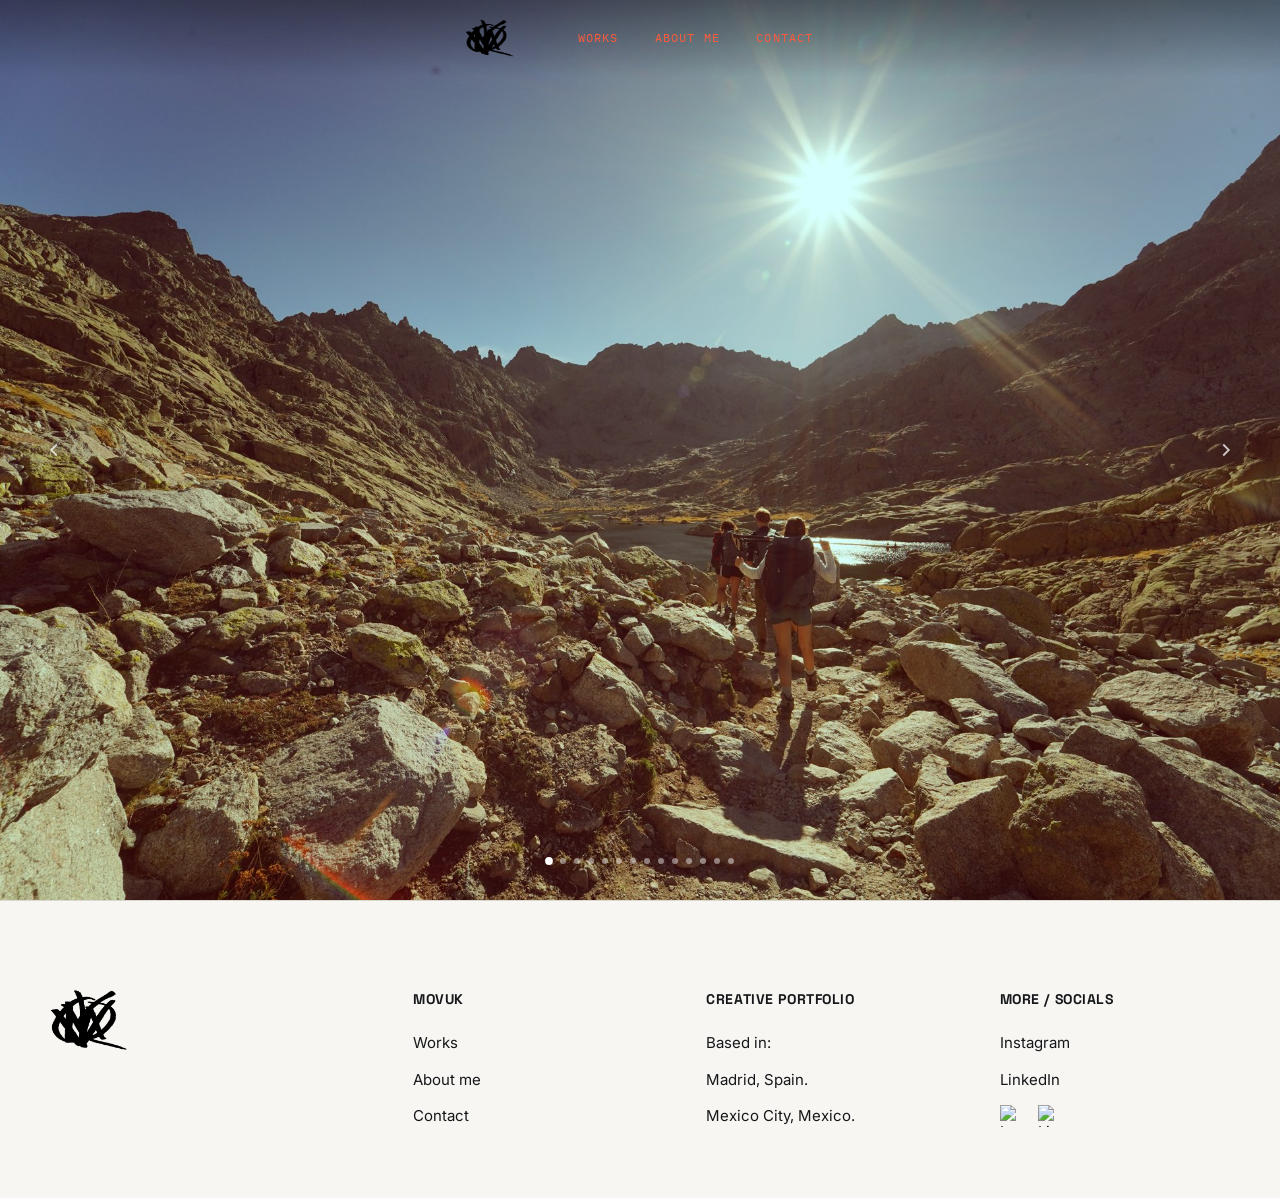
==== index.html @ 216ba11f "pages: version style.css and main.js links so phones load fresh files Co-Authored-By: Claude Opus 5." ====
<!DOCTYPE html>
<html lang="en">
<head>
<meta charset="UTF-8">
<meta name="viewport" content="width=device-width, initial-scale=1">
<title>MOVUK — Photography &amp; Videography Portfolio</title>
<meta name="description" content="Photography and videography by Matías Marcin — landscapes, culture, and the mountains between. Based in Madrid and Mexico City.">
<link rel="preconnect" href="https://fonts.googleapis.com">
<link rel="preconnect" href="https://fonts.gstatic.com" crossorigin>
<link href="https://fonts.googleapis.com/css2?family=Space+Grotesk:wght@500;700&family=Inter:wght@400;500&family=IBM+Plex+Mono:wght@400;500&display=swap" rel="stylesheet">
<link rel="stylesheet" href="style.css?v=2">
</head>
<body>
<div id="page-loader" class="page-loader" aria-hidden="true">
  <div class="loader-row">
    <span>Welcome to</span>
    <div class="loader-mark">
      <img src="logo.png" alt="MOVUK" class="loader-logo">
      <div class="loader-dots"><span></span><span></span><span></span></div>
    </div>
    <span>Page loading.</span>
  </div>
</div>


<header class="site-nav site-nav--overlay site-nav--home">
  <div class="nav-inner">
    <a href="index.html" class="nav-mark"><img src="logo.png" alt="MOVUK" class="nav-logo"></a>
    <ul class="nav-links">
      <li><a href="works.html">Works</a></li>
      <li><a href="about.html">About me</a></li>
      <li><a href="contact.html">Contact</a></li>
    </ul>
  </div>
  <button class="nav-toggle" aria-label="Toggle menu" aria-expanded="false"><span></span><span></span><span></span></button>
</header>

<main>
  <div class="hero-slider" data-slider="hero" aria-label="Featured work slideshow"></div>
  <nav class="hero-links" aria-label="Main">
    <a href="works.html">Works</a>
    <a href="about.html">About me</a>
    <a href="contact.html">Contact</a>
  </nav>
</main>

<footer class="site-footer">
  <div class="footer-logo"><img src="logo.png" alt="MOVUK"></div>
  <div class="footer-col">
    <h4>MOVUK</h4>
    <a href="works.html">Works</a>
    <a href="about.html">About me</a>
    <a href="contact.html">Contact</a>
  </div>
  <div class="footer-col">
    <h4>Creative Portfolio</h4>
    <p>Based in:</p>
    <p>Madrid, Spain.</p>
    <p>Mexico City, Mexico.</p>
  </div>
  <div class="footer-col">
    <h4>More / Socials</h4>
    <a href="https://www.instagram.com/mmovuk?utm_source=ig_web_button_share_sheet&igsh=ZDNlZDc0MzIxNw==" target="_blank" rel="noopener">Instagram</a>
    <a href="https://www.linkedin.com/in/matias-marcin-01139b333/" target="_blank" rel="noopener">LinkedIn</a>
    <div class="footer-icons">
      <a href="https://www.instagram.com/mmovuk?utm_source=ig_web_button_share_sheet&igsh=ZDNlZDc0MzIxNw==" target="_blank" rel="noopener"><img src="https://cdn.prod.website-files.com/692f2728ddd9d226a5c27626/6941c19fa2d715b0c076db20_black-and-white-outline-instagram-app-logo-icon-7017516951369307x990iaok2.png" alt="Instagram"></a>
      <a href="https://www.linkedin.com/in/matias-marcin-01139b333/" target="_blank" rel="noopener"><img src="https://cdn.prod.website-files.com/62434fa732124a0fb112aab4/62434fa732124a389912aad8_linkedin%20small.svg" alt="LinkedIn"></a>
    </div>
  </div>
</footer>

<script src="main.js?v=2"></script>
</body>
</html>
---- style.css ----
/* ============================================================
   MOVUK — Field Log Portfolio
   Design tokens
   ============================================================ */
:root {
  --paper: #F7F6F2;
  --paper-alt: #EDEBE4;
  --ink: #15171A;
  --stone: #6E7068;
  --stone-light: #9A9C93;
  --line: #D9D7CE;
  --glacier: #4F7180;
  --alpenglow: #B97E86;
  --coral: #FF5A3C;

  --font-display: 'Space Grotesk', sans-serif;
  --font-body: 'Inter', sans-serif;
  --font-mono: 'IBM Plex Mono', monospace;

  --gutter: clamp(20px, 4vw, 56px);
  --nav-h: 76px;
}

* { box-sizing: border-box; }
html { scroll-behavior: smooth; }

body {
  margin: 0;
  background: var(--paper);
  color: var(--ink);
  font-family: var(--font-body);
  font-size: 16px;
  line-height: 1.5;
  -webkit-font-smoothing: antialiased;
}

img { max-width: 100%; display: block; }
a { color: inherit; text-decoration: none; }

.eyebrow {
  font-family: var(--font-mono);
  font-size: 12px;
  letter-spacing: 0.12em;
  text-transform: uppercase;
  color: var(--stone);
}

h1, h2, h3 {
  font-family: var(--font-display);
  font-weight: 700;
  margin: 0;
  letter-spacing: -0.01em;
}

/* focus visibility */
a:focus-visible, button:focus-visible, input:focus-visible, textarea:focus-visible {
  outline: 2px solid var(--glacier);
  outline-offset: 3px;
}

@media (prefers-reduced-motion: reduce) {
  * { animation-duration: 0.001ms !important; transition-duration: 0.001ms !important; scroll-behavior: auto !important; }
}

/* ============================================================
   Page loader
   ============================================================ */
body:has(#page-loader:not(.is-hidden)) { overflow: hidden; }

.page-loader {
  position: fixed;
  inset: 0;
  z-index: 300;
  background: var(--paper);
  display: flex;
  flex-direction: column;
  align-items: center;
  justify-content: center;
  gap: 22px;
  opacity: 1;
  transition: opacity 0.5s ease;
}
.page-loader.is-hidden {
  opacity: 0;
  pointer-events: none;
}

.loader-row {
  display: flex;
  align-items: center;
  gap: clamp(10px, 2vw, 18px);
  font-family: var(--font-body);
  font-size: clamp(15px, 2vw, 19px);
  color: var(--ink);
}
.loader-mark {
  display: flex;
  flex-direction: column;
  align-items: center;
  gap: 12px;
}
.loader-logo {
  height: clamp(46px, 6vw, 68px);
  width: auto;
  display: block;
}

.loader-dots {
  display: flex;
  gap: 8px;
}
.loader-dots span {
  width: 7px;
  height: 7px;
  border-radius: 50%;
  background: var(--ink);
  animation: loader-pulse 1.1s ease-in-out infinite;
}
.loader-dots span:nth-child(2) { animation-delay: 0.15s; }
.loader-dots span:nth-child(3) { animation-delay: 0.3s; }

@keyframes loader-pulse {
  0%, 80%, 100% { opacity: 0.25; transform: scale(0.8); }
  40% { opacity: 1; transform: scale(1.15); }
}

/* ============================================================
   Nav
   ============================================================ */
.site-nav {
  position: sticky;
  top: 0;
  z-index: 100;
  display: flex;
  align-items: center;
  justify-content: center;
  height: var(--nav-h);
  padding: 0 var(--gutter);
  background: rgba(247, 246, 242, 0.86);
  backdrop-filter: blur(8px);
  border-bottom: 1px solid var(--line);
}

/* Home page: floats transparently over the full-bleed slider */
.site-nav--overlay {
  position: fixed;
  top: 0; left: 0; right: 0;
  background: linear-gradient(to bottom, rgba(0,0,0,0.35), rgba(0,0,0,0));
  backdrop-filter: none;
  border-bottom: none;
}
.site-nav--overlay .nav-mark { color: #fff; }

.nav-inner {
  display: flex;
  align-items: center;
  gap: clamp(28px, 5vw, 64px);
}

.nav-mark {
  display: block;
  line-height: 0;
}
.nav-logo {
  height: 38px;
  width: auto;
  display: block;
}

.nav-links {
  display: flex;
  gap: clamp(16px, 3vw, 36px);
  list-style: none;
  margin: 0;
  padding: 0;
  font-family: var(--font-mono);
  font-size: 12px;
  letter-spacing: 0.1em;
  text-transform: uppercase;
}

.nav-links a {
  position: relative;
  padding-bottom: 4px;
  color: var(--coral);
}
.nav-links a::after {
  content: "";
  position: absolute;
  left: 0; bottom: 0;
  width: 0; height: 1px;
  background: var(--coral);
  transition: width 0.25s ease;
}
.nav-links a:hover::after,
.nav-links a[aria-current="page"]::after { width: 100%; }

.nav-toggle {
  display: none;
  position: absolute;
  right: var(--gutter);
  top: 50%;
  transform: translateY(-50%);
  background: none;
  border: none;
  cursor: pointer;
  padding: 8px;
}
.nav-toggle span {
  display: block;
  width: 22px;
  height: 1px;
  background: var(--ink);
  margin: 5px 0;
}
.site-nav--overlay .nav-toggle span { background: #fff; }

@media (max-width: 720px) {
  .nav-toggle { display: block; }
  .nav-links {
    position: fixed;
    inset: var(--nav-h) 0 0 0;
    flex-direction: column;
    gap: 0;
    background: var(--paper);
    padding: 8px var(--gutter);
    transform: translateY(-8px);
    opacity: 0;
    pointer-events: none;
    transition: opacity 0.2s ease, transform 0.2s ease;
    z-index: 150;
  }
  .nav-links.is-open {
    opacity: 1;
    transform: translateY(0);
    pointer-events: auto;
  }
  .nav-links a {
    display: block;
    padding: 16px 0;
    border-bottom: 1px solid var(--line);
    font-size: 14px;
    color: var(--ink);
  }
}

/* Home on phones: light background, no burger or arrows, page links over the hero photo */
.hero-links { display: none; }
@media (max-width: 720px) {
  .site-nav--home { background: transparent; }
  .site-nav--home .nav-toggle { display: none; }
  .hero-links {
    display: flex;
    flex-direction: column;
    align-items: flex-end;
    gap: 6px;
    position: absolute;
    top: 50vh;
    top: 50svh;
    right: var(--gutter);
    transform: translateY(-50%);
    z-index: 30;
    font-family: 'Helvetica Neue', Helvetica, Arial, sans-serif;
    font-size: 17px;
    font-weight: 300;
    line-height: 1.25;
  }
  .hero-links a {
    color: var(--coral);
    text-decoration: underline;
    text-decoration-thickness: 1px;
    text-underline-offset: 3px;
    text-shadow: 0 1px 4px rgba(0, 0, 0, 0.35);
  }
}

/* ============================================================
   Contour divider — signature motif
   ============================================================ */
.contour {
  width: 100%;
  height: 22px;
  display: block;
  margin: 0 auto;
  color: var(--line);
}
.contour-section {
  padding: 0 var(--gutter);
  margin: clamp(48px, 8vw, 96px) 0 clamp(32px, 5vw, 56px);
}

/* ============================================================
   Works page — full-bleed looping video hero
   ============================================================ */
.works-hero {
  position: relative;
  width: 100%;
  height: 100vh;
  height: 100svh;
  overflow: hidden;
  background: var(--ink);
}
.works-hero video {
  position: absolute;
  inset: 0;
  width: 100%;
  height: 100%;
  object-fit: cover;
}
@media (max-width: 720px) {
  .works-hero video { object-fit: contain; }
}
.works-hero::after {
  content: "";
  position: absolute;
  inset: 0;
  background: rgba(21, 23, 26, 0.18);
  pointer-events: none;
}
.works-hero-scroll {
  position: absolute;
  left: 50%;
  bottom: clamp(22px, 5vh, 44px);
  transform: translateX(-50%);
  z-index: 2;
  width: 44px;
  height: 44px;
  color: rgba(255, 255, 255, 0.85);
  animation: scroll-bounce 2.4s ease-in-out infinite;
  pointer-events: none;
}
@media (max-width: 620px) {
  .works-hero-scroll { width: 36px; height: 36px; }
}
.works-hero-scroll svg {
  width: 100%;
  height: 100%;
  stroke-width: 1.75;
  filter: drop-shadow(0 1px 3px rgba(0,0,0,0.3));
}
@keyframes scroll-bounce {
  0%, 100% { transform: translateX(-50%) translateY(0); }
  50% { transform: translateX(-50%) translateY(12px); }
}

/* ============================================================
   Full-bleed hero slider (home page)
   ============================================================ */
.hero-slider {
  position: relative;
  width: 100%;
  height: 100vh;
  height: 100svh;
  overflow: hidden;
  background: var(--ink);
}
.hero-slider .slide {
  position: absolute;
  inset: 0;
  opacity: 0;
  transition: opacity 1s ease;
}
.hero-slider .slide.is-active { opacity: 1; }
.hero-slider .slide img {
  width: 100%;
  height: 100%;
  object-fit: cover;
}
@media (max-width: 720px) {
  .hero-slider .slide img { object-fit: contain; }
}

.slider-arrow {
  position: absolute;
  top: 50%;
  transform: translateY(-50%);
  z-index: 20;
  background: none;
  border: none;
  cursor: pointer;
  color: #fff;
  width: 56px;
  height: 56px;
  display: flex;
  align-items: center;
  justify-content: center;
  opacity: 0.75;
  transition: opacity 0.2s ease;
}
.slider-arrow:hover { opacity: 1; }
.slider-arrow svg { width: 22px; height: 22px; filter: drop-shadow(0 1px 3px rgba(0,0,0,0.5)); }
.slider-arrow.prev { left: clamp(4px, 2vw, 28px); }
.slider-arrow.next { right: clamp(4px, 2vw, 28px); }

.slider-dots {
  position: absolute;
  bottom: clamp(20px, 4vw, 36px);
  left: 50%;
  transform: translateX(-50%);
  z-index: 20;
  display: flex;
  gap: 8px;
}
.slider-dots button {
  width: 6px;
  height: 6px;
  border-radius: 50%;
  border: none;
  background: rgba(255,255,255,0.45);
  cursor: pointer;
  padding: 0;
  transition: background 0.2s ease, transform 0.2s ease;
}
.slider-dots button.is-active { background: #fff; transform: scale(1.3); }

/* Home on phones: light background behind the photo, swipe instead of arrows */
@media (max-width: 720px) {
  .hero-slider { background: var(--paper); }
  .hero-slider .slider-arrow { display: none; }
  .hero-slider .slider-dots button { background: rgba(21, 23, 26, 0.25); }
  .hero-slider .slider-dots button.is-active { background: var(--ink); }
}

/* ============================================================
   Hero
   ============================================================ */
.hero {
  padding: clamp(48px, 9vw, 108px) var(--gutter) clamp(32px, 6vw, 64px);
  max-width: 1100px;
}
.hero h1 {
  font-size: clamp(34px, 6vw, 68px);
  line-height: 1.04;
  margin-top: 14px;
  max-width: 14ch;
}
.hero .hero-meta {
  display: flex;
  gap: 28px;
  flex-wrap: wrap;
  margin-top: 24px;
  font-family: var(--font-mono);
  font-size: 13px;
  color: var(--stone);
}
.hero .hero-meta strong { color: var(--ink); font-weight: 500; }

/* ============================================================
   Masonry gallery (CSS columns)
   ============================================================ */
.gallery {
  display: grid;
  grid-template-columns: repeat(3, 1fr);
  gap: 14px;
  padding: 0 var(--gutter) clamp(40px, 6vw, 72px);
}

.grid-cell {
  position: relative;
  aspect-ratio: 3 / 2;
  overflow: hidden;
  background: var(--paper-alt);
  cursor: pointer;
}
.grid-cell img {
  width: 100%;
  height: 100%;
  object-fit: cover;
  display: block;
  transition: transform 0.6s ease;
}
.grid-cell:hover img { transform: scale(1.045); }

/* bottom gradient + folder title, always visible */
.grid-cell::before {
  content: "";
  position: absolute;
  inset: 0;
  background: linear-gradient(to top, rgba(15,16,18,0.72) 0%, rgba(15,16,18,0.28) 32%, transparent 62%);
  z-index: 1;
  pointer-events: none;
  transition: opacity 0.3s ease;
}
.grid-cell:hover::before { opacity: 0.85; }
.cell-title {
  position: absolute;
  left: 16px;
  bottom: 14px;
  z-index: 2;
  color: #fff;
  font-family: var(--font-display);
  font-weight: 700;
  font-size: clamp(14px, 1.6vw, 18px);
  letter-spacing: 0.04em;
  text-transform: uppercase;
  text-shadow: 0 1px 6px rgba(0,0,0,0.35);
  pointer-events: none;
}
.cell-count {
  position: absolute;
  right: 14px;
  bottom: 16px;
  z-index: 2;
  color: rgba(255,255,255,0.75);
  font-family: var(--font-mono);
  font-size: 11px;
  letter-spacing: 0.04em;
  pointer-events: none;
}

.grid-cell.is-empty {
  cursor: default;
  background: var(--paper-alt);
}
.grid-cell.is-empty::before { content: none; }
.grid-cell.is-empty::after {
  content: "+";
  position: absolute;
  inset: 0;
  display: flex;
  align-items: center;
  justify-content: center;
  font-family: var(--font-mono);
  font-size: 22px;
  color: var(--stone-light);
  opacity: 0.4;
}

.grid-cell-link { display: block; }
.cell-link-icon {
  position: absolute;
  top: 14px;
  right: 14px;
  z-index: 2;
  width: 26px;
  height: 26px;
  display: flex;
  align-items: center;
  justify-content: center;
  border: 1px solid rgba(255,255,255,0.5);
  border-radius: 50%;
  color: #fff;
  background: rgba(21,23,26,0.25);
  pointer-events: none;
}
.cell-link-icon svg { width: 13px; height: 13px; }

@media (max-width: 620px) {
  .gallery { grid-template-columns: repeat(2, 1fr); }
}
@media (max-width: 420px) {
  .gallery { grid-template-columns: 1fr; }
}

/* category header inside works page */
.cat-header {
  padding: 0 var(--gutter);
  display: flex;
  align-items: baseline;
  gap: 16px;
  margin: clamp(40px, 7vw, 72px) 0 20px;
}
.cat-header .cat-index { font-family: var(--font-mono); font-size: 13px; color: var(--stone-light); }
.cat-header h2 { font-size: clamp(22px, 3vw, 32px); }
.cat-header .rule { flex: 1; height: 1px; background: var(--line); }

/* ============================================================
   Video slider (works — videography)
   ============================================================ */
.section-label {
  text-align: center;
  font-family: var(--font-mono);
  font-size: 13px;
  letter-spacing: 0.35em;
  color: var(--stone);
  margin: 0 0 clamp(28px, 5vw, 48px);
}

.video-pager { padding: 0 var(--gutter); }
.video-clip { overflow: hidden; }
.video-pages {
  display: flex;
  transition: transform 0.45s ease;
}
.video-page {
  flex: 0 0 100%;
  display: grid;
  grid-template-columns: 1fr;
  gap: clamp(28px, 4vw, 40px);
}
@media (min-width: 700px) { .video-page { grid-template-columns: repeat(2, 1fr); } }
@media (min-width: 1000px) { .video-page { grid-template-columns: repeat(3, 1fr); } }

.video-card { display: flex; flex-direction: column; gap: 16px; }
.video-thumb {
  position: relative;
  width: 100%;
  aspect-ratio: 16 / 9;
  background: var(--ink);
  overflow: hidden;
  cursor: pointer;
}
.video-thumb img { width: 100%; height: 100%; object-fit: cover; }
.video-thumb.no-thumb { background: linear-gradient(135deg, var(--paper-alt), var(--ink)); }
.video-thumb iframe, .video-thumb video { position: absolute; inset: 0; width: 100%; height: 100%; border: 0; }
.video-thumb .play-btn {
  position: absolute;
  top: 50%; left: 50%;
  transform: translate(-50%, -50%);
  width: 56px; height: 56px;
  border-radius: 50%;
  background: rgba(21,23,26,0.55);
  border: none;
  display: flex;
  align-items: center;
  justify-content: center;
  cursor: pointer;
  transition: background 0.2s ease, transform 0.2s ease;
}
.video-thumb:hover .play-btn { background: var(--coral); transform: translate(-50%, -50%) scale(1.08); }
.video-thumb .play-btn svg { width: 18px; height: 18px; fill: #fff; margin-left: 3px; }

.video-meta h3 { font-size: 20px; }
.video-meta p {
  margin: 8px 0 0;
  color: var(--stone);
  font-size: 14.5px;
}
.video-meta .video-tag {
  display: inline-block;
  margin-top: 10px;
  font-family: var(--font-mono);
  font-size: 12px;
  letter-spacing: 0.08em;
  color: var(--glacier);
  text-transform: uppercase;
}

.video-dots {
  display: flex;
  justify-content: center;
  gap: 8px;
  margin: clamp(28px, 4vw, 40px) 0 0;
}
.video-dots button {
  width: 9px; height: 9px;
  border: none;
  background: var(--line);
  cursor: pointer;
  padding: 0;
  transition: background 0.2s ease;
}
.video-dots button.is-active { background: var(--ink); }

/* ============================================================
   About
   ============================================================ */
.about-layout {
  display: grid;
  gap: clamp(28px, 5vw, 56px);
  padding: clamp(24px, 4vw, 40px) var(--gutter) clamp(40px, 6vw, 64px);
}
.about-portrait img {
  width: 100%;
  aspect-ratio: 4 / 3;
  object-fit: cover;
  background: var(--paper-alt);
}
.about-copy p {
  color: var(--ink);
  font-size: clamp(15px, 1.6vw, 18px);
  line-height: 1.65;
  max-width: 62ch;
  margin: 0 0 20px;
}
.about-copy .eyebrow { margin-bottom: 10px; }

@media (min-width: 860px) {
  .about-layout { grid-template-columns: 0.85fr 1.15fr; align-items: start; }
}

/* ============================================================
   Places I've worked at — hover mosaic
   ============================================================ */
.places-section {
  padding: clamp(24px, 4vw, 40px) var(--gutter) clamp(16px, 3vw, 24px);
}
.places-section h2 {
  font-size: clamp(24px, 3.4vw, 34px);
  margin-bottom: clamp(24px, 4vw, 40px);
}

.places-strip {
  display: flex;
  overflow-x: auto;
  overflow-y: hidden;
  scrollbar-width: none;
  -webkit-overflow-scrolling: touch;
  cursor: grab;
}
.places-strip::-webkit-scrollbar { display: none; }

.place-item {
  position: relative;
  flex: 0 0 auto;
  height: clamp(220px, 30vw, 320px);
  margin-right: 14px;
  overflow: hidden;
  background: var(--paper-alt);
}
.place-item img {
  height: 100%;
  width: auto;
  max-width: none;
  display: block;
  object-fit: cover;
  -webkit-user-drag: none;
}

.place-overlay {
  position: absolute;
  inset: 0;
  display: flex;
  align-items: flex-end;
  padding: 14px;
  pointer-events: none;
  background: linear-gradient(to top, rgba(15,16,18,0.6) 0%, rgba(15,16,18,0.15) 38%, transparent 65%);
}
.place-overlay span {
  color: #fff;
  font-family: var(--font-display);
  font-weight: 700;
  font-size: clamp(14px, 1.6vw, 18px);
  letter-spacing: -0.01em;
  text-shadow: 0 1px 6px rgba(0,0,0,0.35);
}

.more-work {
  padding: clamp(24px, 4vw, 40px) var(--gutter) clamp(56px, 8vw, 88px);
  text-align: center;
}
.more-work-top {
  display: inline-flex;
  align-items: center;
  gap: 14px;
}
.more-work-label {
  font-family: var(--font-mono);
  font-size: 13px;
  letter-spacing: 0.04em;
  color: var(--stone);
}
.linkedin-black {
  display: inline-flex;
  align-items: center;
  justify-content: center;
  width: 28px;
  height: 28px;
  color: var(--ink);
  transition: color 0.2s ease, transform 0.2s ease;
  flex-shrink: 0;
}
.linkedin-black:hover { color: var(--coral); transform: translateY(-1px); }
.linkedin-black svg { width: 100%; height: 100%; }

.more-work-logos {
  display: flex;
  flex-wrap: wrap;
  align-items: center;
  justify-content: center;
  gap: clamp(20px, 4vw, 40px);
  margin-top: 24px;
}
.more-work-logos img {
  height: 22px;
  width: auto;
  max-width: 100px;
  object-fit: contain;
  filter: grayscale(1);
  opacity: 0.6;
  transition: opacity 0.25s ease, filter 0.25s ease;
}
.more-work-logos img:hover { opacity: 1; filter: grayscale(0); }

/* ============================================================
   Contact
   ============================================================ */
.contact-wrap {
  max-width: 1240px;
  margin: 0 auto;
  padding: clamp(48px, 8vw, 96px) var(--gutter) clamp(64px, 10vw, 120px);
  display: grid;
  gap: clamp(40px, 6vw, 100px);
}
.contact-intro h1 { font-size: clamp(32px, 5vw, 56px); }
.contact-intro > p { color: var(--stone); margin: 18px 0 0; max-width: 46ch; font-size: clamp(15px, 1.6vw, 17px); line-height: 1.6; }
.contact-form-wrap { width: 100%; }

@media (min-width: 860px) {
  .contact-wrap { grid-template-columns: 1fr 1fr; align-items: center; }
  .contact-form-wrap { max-width: 480px; justify-self: end; width: 100%; }
}

form.contact-form { display: grid; gap: 22px; }
.field { display: grid; gap: 8px; }
.field label {
  font-family: var(--font-mono);
  font-size: 12px;
  letter-spacing: 0.08em;
  text-transform: uppercase;
  color: var(--stone);
}
.field input,
.field textarea {
  font-family: var(--font-body);
  font-size: 16px;
  background: transparent;
  border: none;
  border-bottom: 1px solid var(--line);
  padding: 10px 2px;
  color: var(--ink);
  transition: border-color 0.2s ease;
}
.field input:focus,
.field textarea:focus { border-color: var(--ink); outline: none; }

.btn {
  justify-self: start;
  margin-top: 8px;
  font-family: var(--font-mono);
  font-size: 13px;
  letter-spacing: 0.1em;
  text-transform: uppercase;
  background: var(--ink);
  color: var(--paper);
  border: 1px solid var(--ink);
  padding: 14px 28px;
  cursor: pointer;
  transition: background 0.2s ease, color 0.2s ease;
}
.btn:hover { background: transparent; color: var(--ink); }

.form-note {
  margin-top: 18px;
  font-family: var(--font-mono);
  font-size: 12px;
  color: var(--stone-light);
  display: none;
}
.form-note.is-visible { display: block; }

/* ============================================================
   Footer
   ============================================================ */
.site-footer {
  display: grid;
  grid-template-columns: 1.3fr 1fr 1fr 1fr;
  gap: clamp(32px, 5vw, 72px);
  align-items: start;
  border-top: 1px solid var(--line);
  padding: clamp(48px, 7vw, 88px) var(--gutter) 56px;
}
.footer-logo img {
  width: clamp(64px, 6vw, 100px);
  height: auto;
}
.footer-col h4 {
  font-family: var(--font-display);
  font-weight: 700;
  font-size: 14px;
  letter-spacing: 0.04em;
  text-transform: uppercase;
  margin: 0 0 22px;
}
.footer-col a,
.footer-col p {
  display: block;
  margin: 0 0 14px;
  color: var(--ink);
  font-size: 15px;
}
.footer-col a { transition: color 0.2s ease; }
.footer-col a:hover { color: var(--coral); }
.footer-icons {
  display: flex;
  gap: 16px;
  margin-top: 8px;
}
.footer-icons img { width: 22px; height: 22px; }

@media (max-width: 720px) {
  .site-footer { grid-template-columns: 1fr; gap: 36px; }
}

/* ============================================================
   Lightbox
   ============================================================ */
.lightbox {
  position: fixed;
  inset: 0;
  z-index: 200;
  background: rgba(21, 23, 26, 0.94);
  display: flex;
  flex-direction: column;
  align-items: center;
  justify-content: center;
  padding: 32px;
  opacity: 0;
  pointer-events: none;
  transition: opacity 0.25s ease;
}
.lightbox.is-open { opacity: 1; pointer-events: auto; }
.lightbox-frame {
  position: relative;
  display: flex;
  align-items: center;
  justify-content: center;
  max-width: min(1100px, 92vw);
}
.lightbox img {
  max-width: min(1100px, 92vw);
  max-height: 78vh;
  width: auto;
  object-fit: contain;
}
.lightbox figcaption {
  margin-top: 16px;
  font-family: var(--font-mono);
  font-size: 12px;
  letter-spacing: 0.08em;
  text-transform: uppercase;
  color: var(--stone-light);
}
.lightbox-close {
  position: absolute;
  top: 24px; right: clamp(20px, 4vw, 48px);
  background: none;
  border: 1px solid rgba(247,246,242,0.4);
  color: var(--paper);
  width: 40px; height: 40px;
  cursor: pointer;
  font-family: var(--font-mono);
  font-size: 16px;
  z-index: 10;
}

/* slideshow nav — only present when a folder has 2+ photos */
.lightbox-arrow {
  position: absolute;
  top: 50%;
  transform: translateY(-50%);
  z-index: 5;
  background: rgba(21,23,26,0.35);
  border: 1px solid rgba(247,246,242,0.25);
  border-radius: 50%;
  cursor: pointer;
  color: #fff;
  width: 44px;
  height: 44px;
  display: flex;
  align-items: center;
  justify-content: center;
  transition: background 0.2s ease;
}
.lightbox-arrow:hover { background: rgba(21,23,26,0.6); }
.lightbox-arrow svg { width: 20px; height: 20px; }
.lightbox-arrow.prev { left: clamp(-4px, -3vw, 12px); }
.lightbox-arrow.next { right: clamp(-4px, -3vw, 12px); }

.lightbox-dots {
  display: flex;
  justify-content: center;
  gap: 6px;
  margin-top: 14px;
}
.lightbox-dots span {
  width: 6px; height: 6px;
  border-radius: 50%;
  background: rgba(247,246,242,0.3);
}
.lightbox-dots span.is-active { background: var(--coral); }

.lightbox-analog {
  position: absolute;
  top: 14px;
  left: 14px;
  z-index: 5;
  background: rgba(21,23,26,0.4);
  border: 1px solid rgba(247,246,242,0.2);
  color: rgba(247,246,242,0.85);
  font-family: var(--font-mono);
  font-size: 9.5px;
  letter-spacing: 0.06em;
  text-transform: uppercase;
  padding: 4px 8px;
}

@media (max-width: 620px) {
  .lightbox-arrow { width: 38px; height: 38px; }
  .lightbox-arrow.prev { left: 2px; }
  .lightbox-arrow.next { right: 2px; }
}
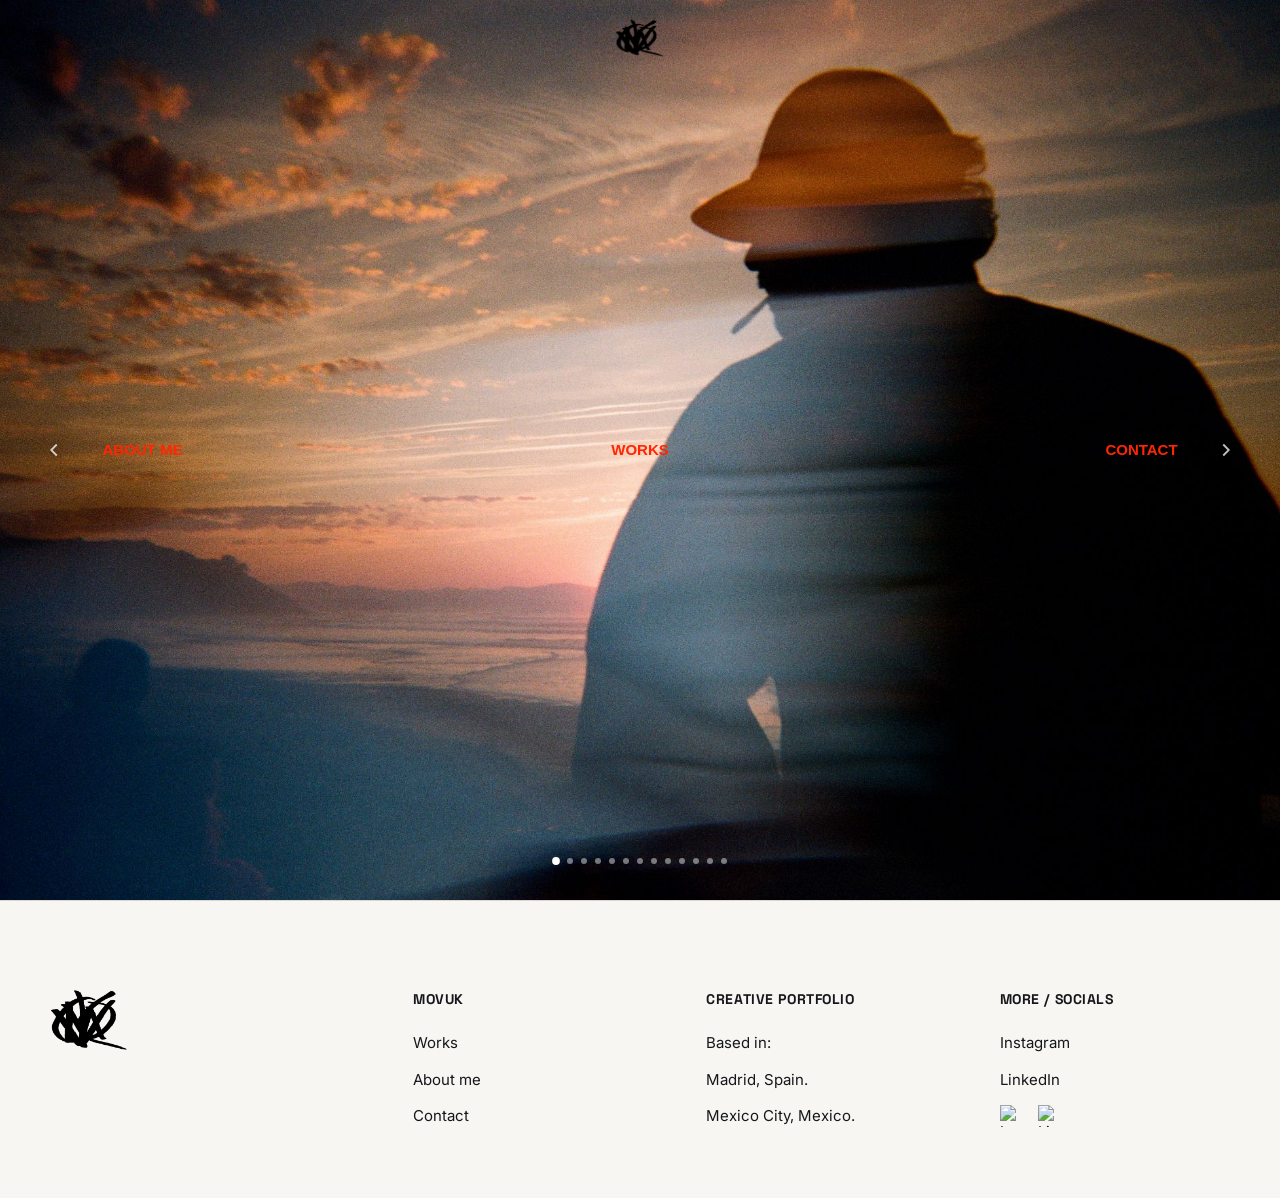
==== commit 9ca9bea9: "home: logo-only header and bold red links across the hero photo Co-Authored-By: Claude Opus 5.5 <nor" ====
--- a/index.html
+++ b/index.html
@@ -8,7 +8,7 @@
 <link rel="preconnect" href="https://fonts.googleapis.com">
 <link rel="preconnect" href="https://fonts.gstatic.com" crossorigin>
 <link href="https://fonts.googleapis.com/css2?family=Space+Grotesk:wght@500;700&family=Inter:wght@400;500&family=IBM+Plex+Mono:wght@400;500&display=swap" rel="stylesheet">
-<link rel="stylesheet" href="style.css?v=2">
+<link rel="stylesheet" href="style.css?v=3">
 </head>
 <body>
 <div id="page-loader" class="page-loader" aria-hidden="true">
@@ -26,20 +26,14 @@
 <header class="site-nav site-nav--overlay site-nav--home">
   <div class="nav-inner">
     <a href="index.html" class="nav-mark"><img src="logo.png" alt="MOVUK" class="nav-logo"></a>
-    <ul class="nav-links">
-      <li><a href="works.html">Works</a></li>
-      <li><a href="about.html">About me</a></li>
-      <li><a href="contact.html">Contact</a></li>
-    </ul>
   </div>
-  <button class="nav-toggle" aria-label="Toggle menu" aria-expanded="false"><span></span><span></span><span></span></button>
 </header>
 
 <main>
   <div class="hero-slider" data-slider="hero" aria-label="Featured work slideshow"></div>
   <nav class="hero-links" aria-label="Main">
+    <a href="about.html">About me</a>
     <a href="works.html">Works</a>
-    <a href="about.html">About me</a>
     <a href="contact.html">Contact</a>
   </nav>
 </main>
@@ -69,6 +63,6 @@
   </div>
 </footer>
 
-<script src="main.js?v=2"></script>
+<script src="main.js?v=3"></script>
 </body>
 </html>
--- a/style.css
+++ b/style.css
@@ -244,33 +244,38 @@
   }
 }
 
-/* Home on phones: light background, no burger or arrows, page links over the hero photo */
-.hero-links { display: none; }
+/* Home: only the logo on top, page links in a row over the hero photo */
+.site-nav--home { background: none; }
+.hero-links {
+  display: grid;
+  grid-template-columns: 1fr auto 1fr;
+  align-items: center;
+  position: absolute;
+  top: 50vh;
+  top: 50svh;
+  left: 0;
+  right: 0;
+  transform: translateY(-50%);
+  padding: 0 max(96px, 8vw); /* clears the slider arrows */
+  z-index: 30;
+  pointer-events: none; /* only the links catch clicks and swipes */
+  font-family: Arial, Helvetica, sans-serif;
+  font-size: 15px;
+  font-weight: 700;
+  text-transform: uppercase;
+}
+.hero-links a {
+  justify-self: center;
+  padding: 12px 0;
+  color: #FF2600;
+  pointer-events: auto;
+}
+.hero-links a:first-child { justify-self: start; }
+.hero-links a:last-child { justify-self: end; }
 @media (max-width: 720px) {
-  .site-nav--home { background: transparent; }
-  .site-nav--home .nav-toggle { display: none; }
   .hero-links {
-    display: flex;
-    flex-direction: column;
-    align-items: flex-end;
-    gap: 6px;
-    position: absolute;
-    top: 50vh;
-    top: 50svh;
-    right: var(--gutter);
-    transform: translateY(-50%);
-    z-index: 30;
-    font-family: 'Helvetica Neue', Helvetica, Arial, sans-serif;
-    font-size: 17px;
-    font-weight: 300;
-    line-height: 1.25;
-  }
-  .hero-links a {
-    color: var(--coral);
-    text-decoration: underline;
-    text-decoration-thickness: 1px;
-    text-underline-offset: 3px;
-    text-shadow: 0 1px 4px rgba(0, 0, 0, 0.35);
+    padding: 0 var(--gutter);
+    font-size: 13px;
   }
 }
 
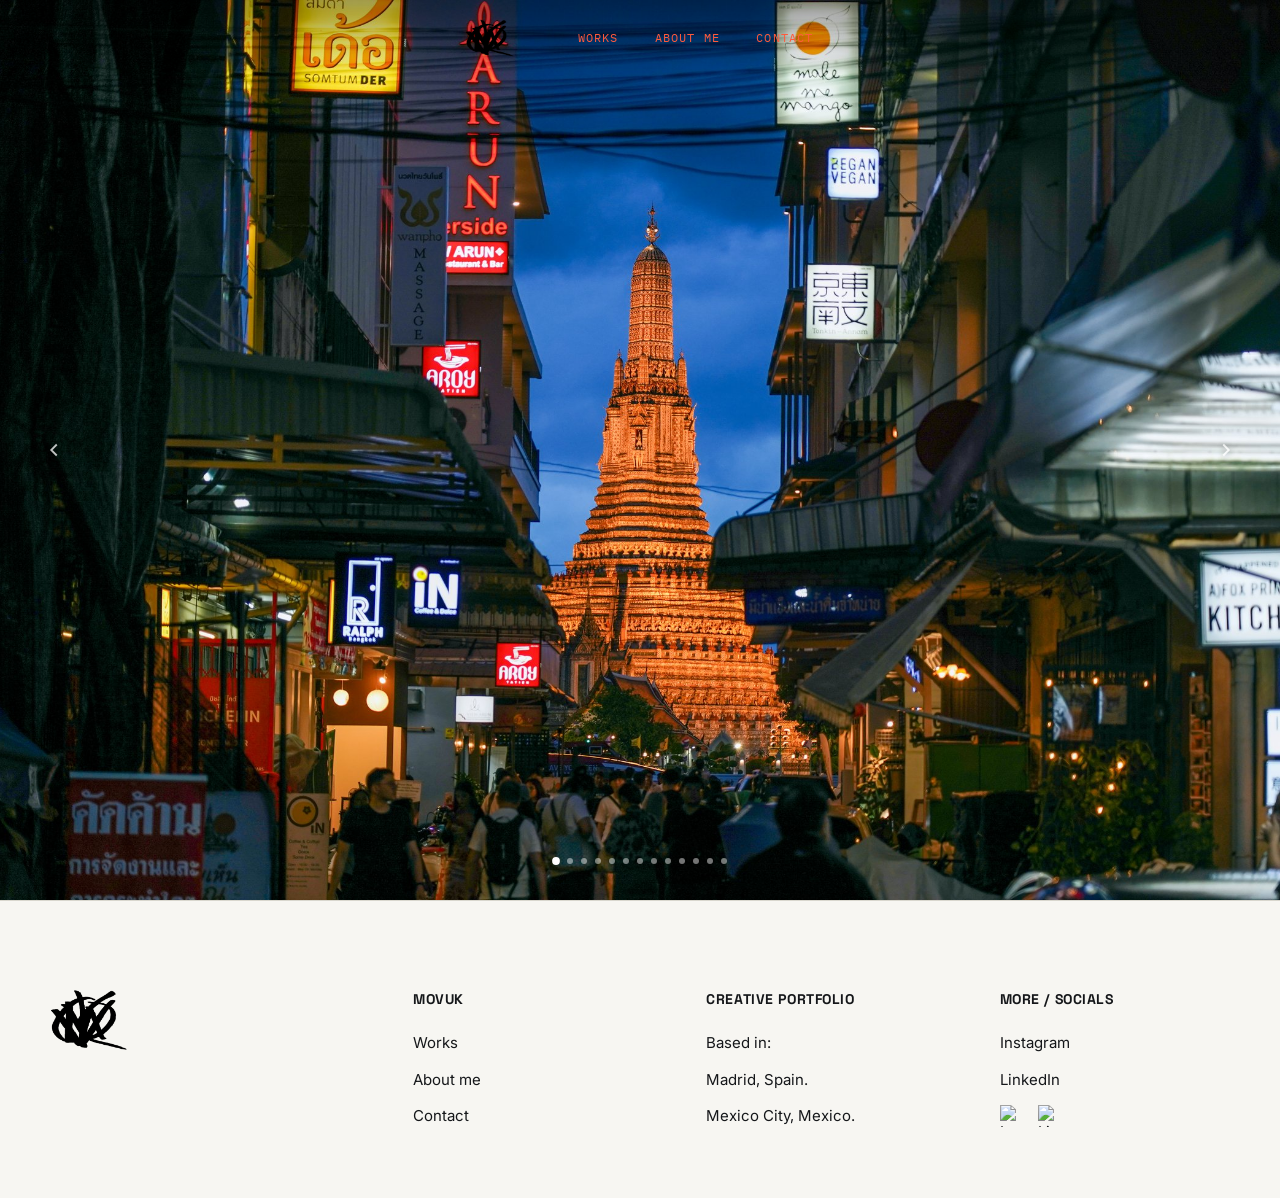
==== commit f62bc5aa: "home: restore previous header links and colors Reverts 9ca9bea; keeps the black and white rule and b" ====
--- a/index.html
+++ b/index.html
@@ -8,7 +8,7 @@
 <link rel="preconnect" href="https://fonts.googleapis.com">
 <link rel="preconnect" href="https://fonts.gstatic.com" crossorigin>
 <link href="https://fonts.googleapis.com/css2?family=Space+Grotesk:wght@500;700&family=Inter:wght@400;500&family=IBM+Plex+Mono:wght@400;500&display=swap" rel="stylesheet">
-<link rel="stylesheet" href="style.css?v=3">
+<link rel="stylesheet" href="style.css?v=4">
 </head>
 <body>
 <div id="page-loader" class="page-loader" aria-hidden="true">
@@ -26,14 +26,20 @@
 <header class="site-nav site-nav--overlay site-nav--home">
   <div class="nav-inner">
     <a href="index.html" class="nav-mark"><img src="logo.png" alt="MOVUK" class="nav-logo"></a>
+    <ul class="nav-links">
+      <li><a href="works.html">Works</a></li>
+      <li><a href="about.html">About me</a></li>
+      <li><a href="contact.html">Contact</a></li>
+    </ul>
   </div>
+  <button class="nav-toggle" aria-label="Toggle menu" aria-expanded="false"><span></span><span></span><span></span></button>
 </header>
 
 <main>
   <div class="hero-slider" data-slider="hero" aria-label="Featured work slideshow"></div>
   <nav class="hero-links" aria-label="Main">
+    <a href="works.html">Works</a>
     <a href="about.html">About me</a>
-    <a href="works.html">Works</a>
     <a href="contact.html">Contact</a>
   </nav>
 </main>
@@ -63,6 +69,6 @@
   </div>
 </footer>
 
-<script src="main.js?v=3"></script>
+<script src="main.js?v=4"></script>
 </body>
 </html>
--- a/style.css
+++ b/style.css
@@ -244,38 +244,33 @@
   }
 }
 
-/* Home: only the logo on top, page links in a row over the hero photo */
-.site-nav--home { background: none; }
-.hero-links {
-  display: grid;
-  grid-template-columns: 1fr auto 1fr;
-  align-items: center;
-  position: absolute;
-  top: 50vh;
-  top: 50svh;
-  left: 0;
-  right: 0;
-  transform: translateY(-50%);
-  padding: 0 max(96px, 8vw); /* clears the slider arrows */
-  z-index: 30;
-  pointer-events: none; /* only the links catch clicks and swipes */
-  font-family: Arial, Helvetica, sans-serif;
-  font-size: 15px;
-  font-weight: 700;
-  text-transform: uppercase;
-}
-.hero-links a {
-  justify-self: center;
-  padding: 12px 0;
-  color: #FF2600;
-  pointer-events: auto;
-}
-.hero-links a:first-child { justify-self: start; }
-.hero-links a:last-child { justify-self: end; }
+/* Home on phones: light background, no burger or arrows, page links over the hero photo */
+.hero-links { display: none; }
 @media (max-width: 720px) {
+  .site-nav--home { background: transparent; }
+  .site-nav--home .nav-toggle { display: none; }
   .hero-links {
-    padding: 0 var(--gutter);
-    font-size: 13px;
+    display: flex;
+    flex-direction: column;
+    align-items: flex-end;
+    gap: 6px;
+    position: absolute;
+    top: 50vh;
+    top: 50svh;
+    right: var(--gutter);
+    transform: translateY(-50%);
+    z-index: 30;
+    font-family: 'Helvetica Neue', Helvetica, Arial, sans-serif;
+    font-size: 17px;
+    font-weight: 300;
+    line-height: 1.25;
+  }
+  .hero-links a {
+    color: var(--coral);
+    text-decoration: underline;
+    text-decoration-thickness: 1px;
+    text-underline-offset: 3px;
+    text-shadow: 0 1px 4px rgba(0, 0, 0, 0.35);
   }
 }
 
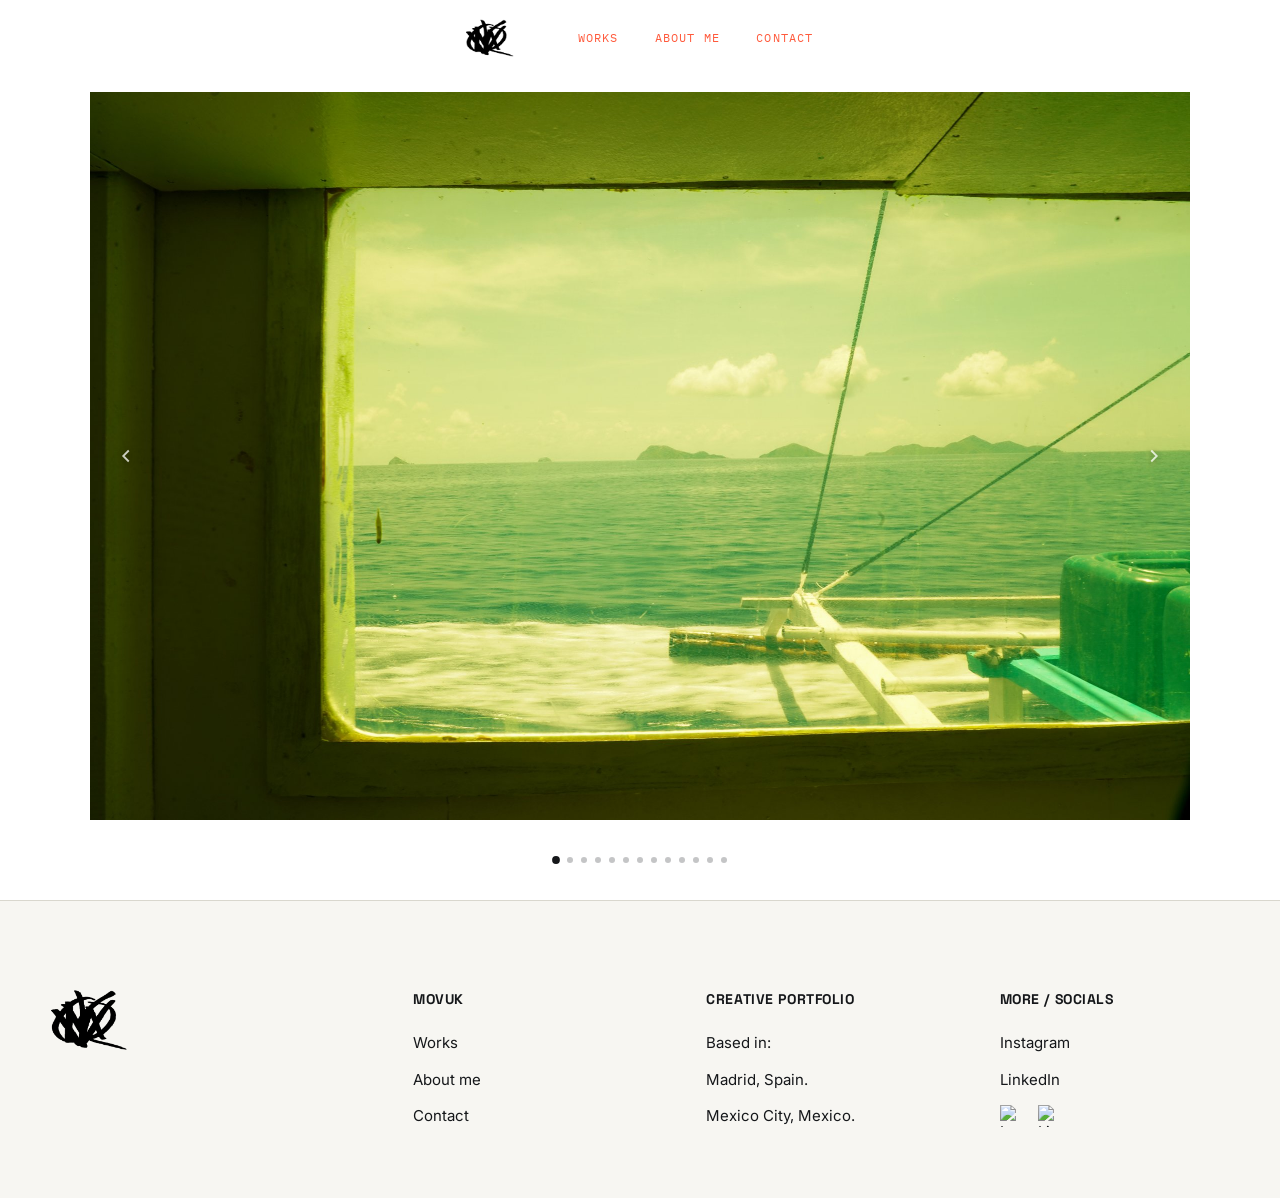
==== commit 50a94c60: "home: white frame around the hero photos Co-Authored-By: Claude Opus 5.5 <noreply@anthropic.com>" ====
--- a/index.html
+++ b/index.html
@@ -8,7 +8,7 @@
 <link rel="preconnect" href="https://fonts.googleapis.com">
 <link rel="preconnect" href="https://fonts.gstatic.com" crossorigin>
 <link href="https://fonts.googleapis.com/css2?family=Space+Grotesk:wght@500;700&family=Inter:wght@400;500&family=IBM+Plex+Mono:wght@400;500&display=swap" rel="stylesheet">
-<link rel="stylesheet" href="style.css?v=4">
+<link rel="stylesheet" href="style.css?v=7">
 </head>
 <body>
 <div id="page-loader" class="page-loader" aria-hidden="true">
@@ -69,6 +69,6 @@
   </div>
 </footer>
 
-<script src="main.js?v=4"></script>
+<script src="main.js?v=7"></script>
 </body>
 </html>
--- a/style.css
+++ b/style.css
@@ -181,8 +181,17 @@
 
 .nav-links a {
   position: relative;
+  display: inline-block; /* so the link can scale */
   padding-bottom: 4px;
+  margin-bottom: -4px;
   color: var(--coral);
+  transition: transform 0.25s ease;
+}
+.nav-links a:active,
+.nav-links a:focus-visible,
+.nav-links a.is-pressed { transform: scale(1.12); }
+@media (hover: hover) {
+  .nav-links a:hover { transform: scale(1.12); }
 }
 .nav-links a::after {
   content: "";
@@ -193,6 +202,9 @@
   transition: width 0.25s ease;
 }
 .nav-links a:hover::after,
+.nav-links a:active::after,
+.nav-links a:focus-visible::after,
+.nav-links a.is-pressed::after,
 .nav-links a[aria-current="page"]::after { width: 100%; }
 
 .nav-toggle {
@@ -237,11 +249,22 @@
   }
   .nav-links a {
     display: block;
+    margin-bottom: 0;
     padding: 16px 0;
     border-bottom: 1px solid var(--line);
     font-size: 14px;
+    line-height: 21px;
     color: var(--ink);
+    transition: font-size 0.25s ease;
   }
+  /* full-width rows: grow the text itself so the row never overflows */
+  .nav-links a:hover,
+  .nav-links a:active,
+  .nav-links a:focus-visible,
+  .nav-links a.is-pressed { transform: none; }
+  .nav-links a:active,
+  .nav-links a:focus-visible,
+  .nav-links a.is-pressed { font-size: 16px; }
 }
 
 /* Home on phones: light background, no burger or arrows, page links over the hero photo */
@@ -257,7 +280,7 @@
     position: absolute;
     top: 50vh;
     top: 50svh;
-    right: var(--gutter);
+    right: calc(var(--gutter) + 20px);
     transform: translateY(-50%);
     z-index: 30;
     font-family: 'Helvetica Neue', Helvetica, Arial, sans-serif;
@@ -266,12 +289,27 @@
     line-height: 1.25;
   }
   .hero-links a {
+    position: relative;
+    padding-bottom: 2px;
     color: var(--coral);
-    text-decoration: underline;
-    text-decoration-thickness: 1px;
-    text-underline-offset: 3px;
     text-shadow: 0 1px 4px rgba(0, 0, 0, 0.35);
+    transform-origin: right center; /* grows inward, away from the screen edge */
+    transition: transform 0.25s ease;
   }
+  .hero-links a::after {
+    content: "";
+    position: absolute;
+    left: 0; bottom: 0;
+    width: 0; height: 1px;
+    background: var(--coral);
+    transition: width 0.25s ease;
+  }
+  .hero-links a:active,
+  .hero-links a:focus-visible,
+  .hero-links a.is-pressed { transform: scale(1.12); }
+  .hero-links a:active::after,
+  .hero-links a:focus-visible::after,
+  .hero-links a.is-pressed::after { width: 100%; }
 }
 
 /* ============================================================
@@ -413,12 +451,27 @@
 }
 .slider-dots button.is-active { background: #fff; transform: scale(1.3); }
 
-/* Home on phones: light background behind the photo, swipe instead of arrows */
+/* Home: white frame around the photo; the nav sits in the top band, the dots in the bottom one */
+.site-nav--home { background: none; }
+.hero-slider {
+  --frame-top: calc(var(--nav-h) + 16px);
+  --frame-side: clamp(40px, 7vw, 120px);
+  --frame-bottom: 80px;
+  background: #fff;
+}
+.hero-slider .slide { inset: var(--frame-top) var(--frame-side) var(--frame-bottom); }
+.hero-slider .slider-arrow { top: calc(50% + (var(--frame-top) - var(--frame-bottom)) / 2); }
+.hero-slider .slider-arrow.prev { left: calc(var(--frame-side) + 8px); }
+.hero-slider .slider-arrow.next { right: calc(var(--frame-side) + 8px); }
+.hero-slider .slider-dots { bottom: calc(var(--frame-bottom) / 2 - 3px); }
+.hero-slider .slider-dots button { background: rgba(21, 23, 26, 0.25); }
+.hero-slider .slider-dots button.is-active { background: var(--ink); }
+
+/* Home on phones: side margins around the uncropped photo, swipe instead of arrows */
 @media (max-width: 720px) {
-  .hero-slider { background: var(--paper); }
+  .hero-slider .slide { inset: 0 28px; }
   .hero-slider .slider-arrow { display: none; }
-  .hero-slider .slider-dots button { background: rgba(21, 23, 26, 0.25); }
-  .hero-slider .slider-dots button.is-active { background: var(--ink); }
+  .hero-slider .slider-dots { bottom: clamp(20px, 4vw, 36px); }
 }
 
 /* ============================================================
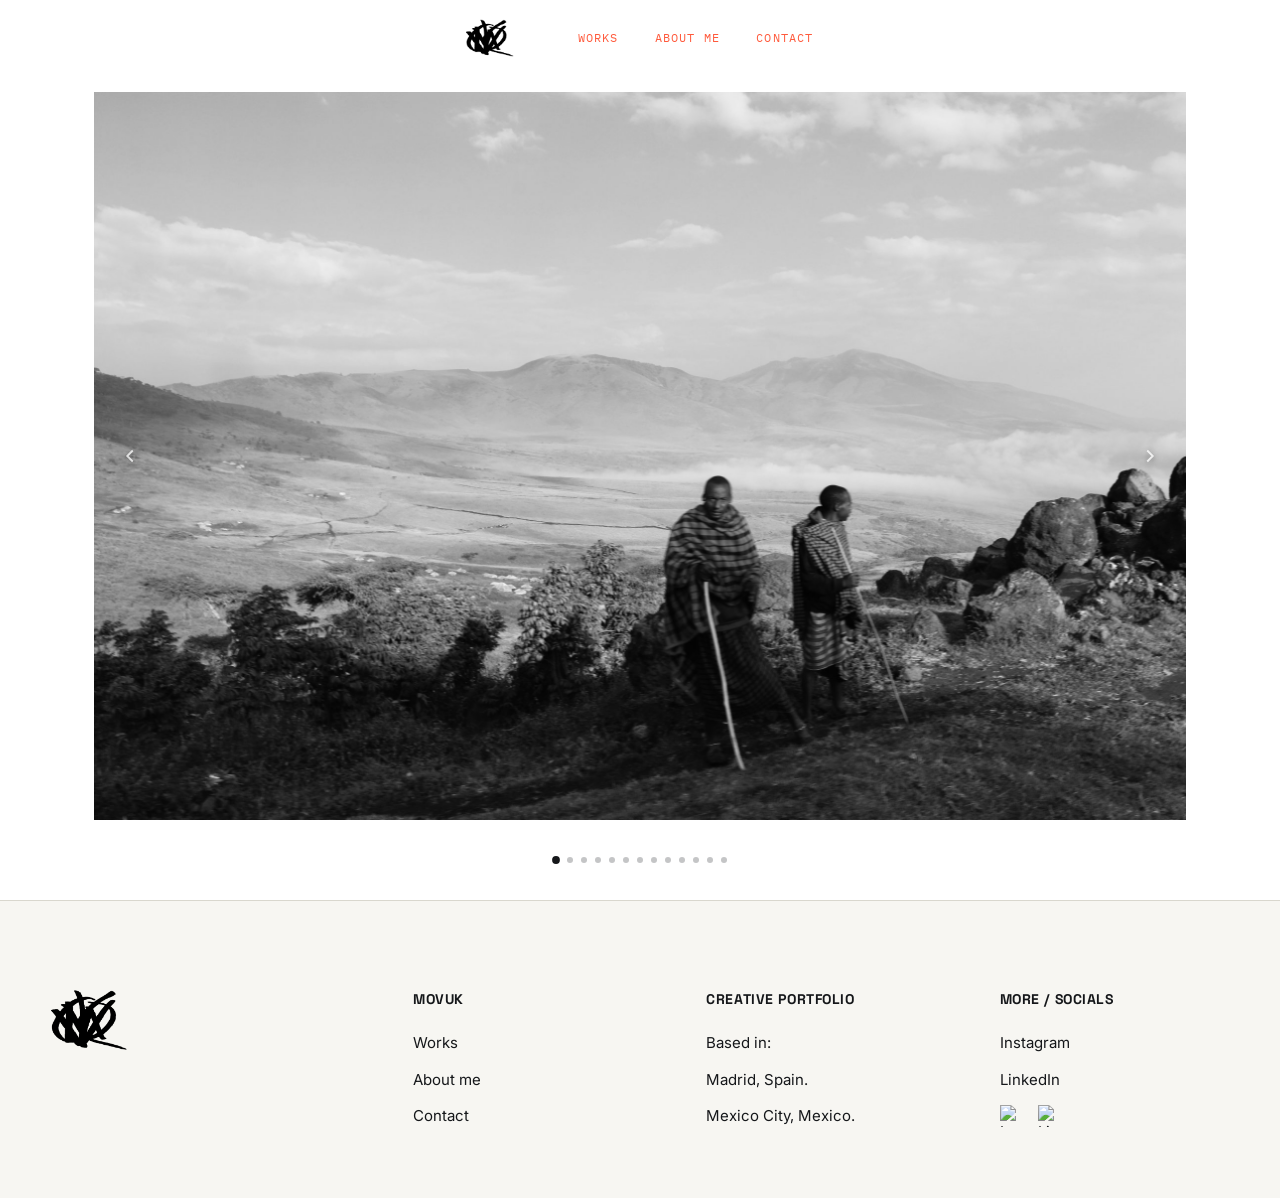
==== commit 87027c2a: "home: show hero photos uncropped inside the white frame Co-Authored-By: Claude Opus 5.5 <noreply@ant" ====
--- a/index.html
+++ b/index.html
@@ -8,7 +8,7 @@
 <link rel="preconnect" href="https://fonts.googleapis.com">
 <link rel="preconnect" href="https://fonts.gstatic.com" crossorigin>
 <link href="https://fonts.googleapis.com/css2?family=Space+Grotesk:wght@500;700&family=Inter:wght@400;500&family=IBM+Plex+Mono:wght@400;500&display=swap" rel="stylesheet">
-<link rel="stylesheet" href="style.css?v=7">
+<link rel="stylesheet" href="style.css?v=8">
 </head>
 <body>
 <div id="page-loader" class="page-loader" aria-hidden="true">
@@ -69,6 +69,6 @@
   </div>
 </footer>
 
-<script src="main.js?v=7"></script>
+<script src="main.js?v=8"></script>
 </body>
 </html>
--- a/style.css
+++ b/style.css
@@ -457,12 +457,19 @@
   --frame-top: calc(var(--nav-h) + 16px);
   --frame-side: clamp(40px, 7vw, 120px);
   --frame-bottom: 80px;
+  --hero-h: 100vh;
+  /* side space that leaves a 3:2 box, so the whole photo shows uncropped */
+  --photo-side: max(var(--frame-side), calc(50% - (var(--hero-h) - var(--frame-top) - var(--frame-bottom)) * 0.75));
   background: #fff;
 }
-.hero-slider .slide { inset: var(--frame-top) var(--frame-side) var(--frame-bottom); }
+@supports (height: 100svh) {
+  .hero-slider { --hero-h: 100svh; }
+}
+.hero-slider .slide { inset: var(--frame-top) var(--photo-side) var(--frame-bottom); }
+.hero-slider .slide img { object-fit: contain; }
 .hero-slider .slider-arrow { top: calc(50% + (var(--frame-top) - var(--frame-bottom)) / 2); }
-.hero-slider .slider-arrow.prev { left: calc(var(--frame-side) + 8px); }
-.hero-slider .slider-arrow.next { right: calc(var(--frame-side) + 8px); }
+.hero-slider .slider-arrow.prev { left: calc(var(--photo-side) + 8px); }
+.hero-slider .slider-arrow.next { right: calc(var(--photo-side) + 8px); }
 .hero-slider .slider-dots { bottom: calc(var(--frame-bottom) / 2 - 3px); }
 .hero-slider .slider-dots button { background: rgba(21, 23, 26, 0.25); }
 .hero-slider .slider-dots button.is-active { background: var(--ink); }
@@ -715,7 +722,7 @@
 }
 .about-portrait img {
   width: 100%;
-  aspect-ratio: 4 / 3;
+  aspect-ratio: 3 / 4;
   object-fit: cover;
   background: var(--paper-alt);
 }
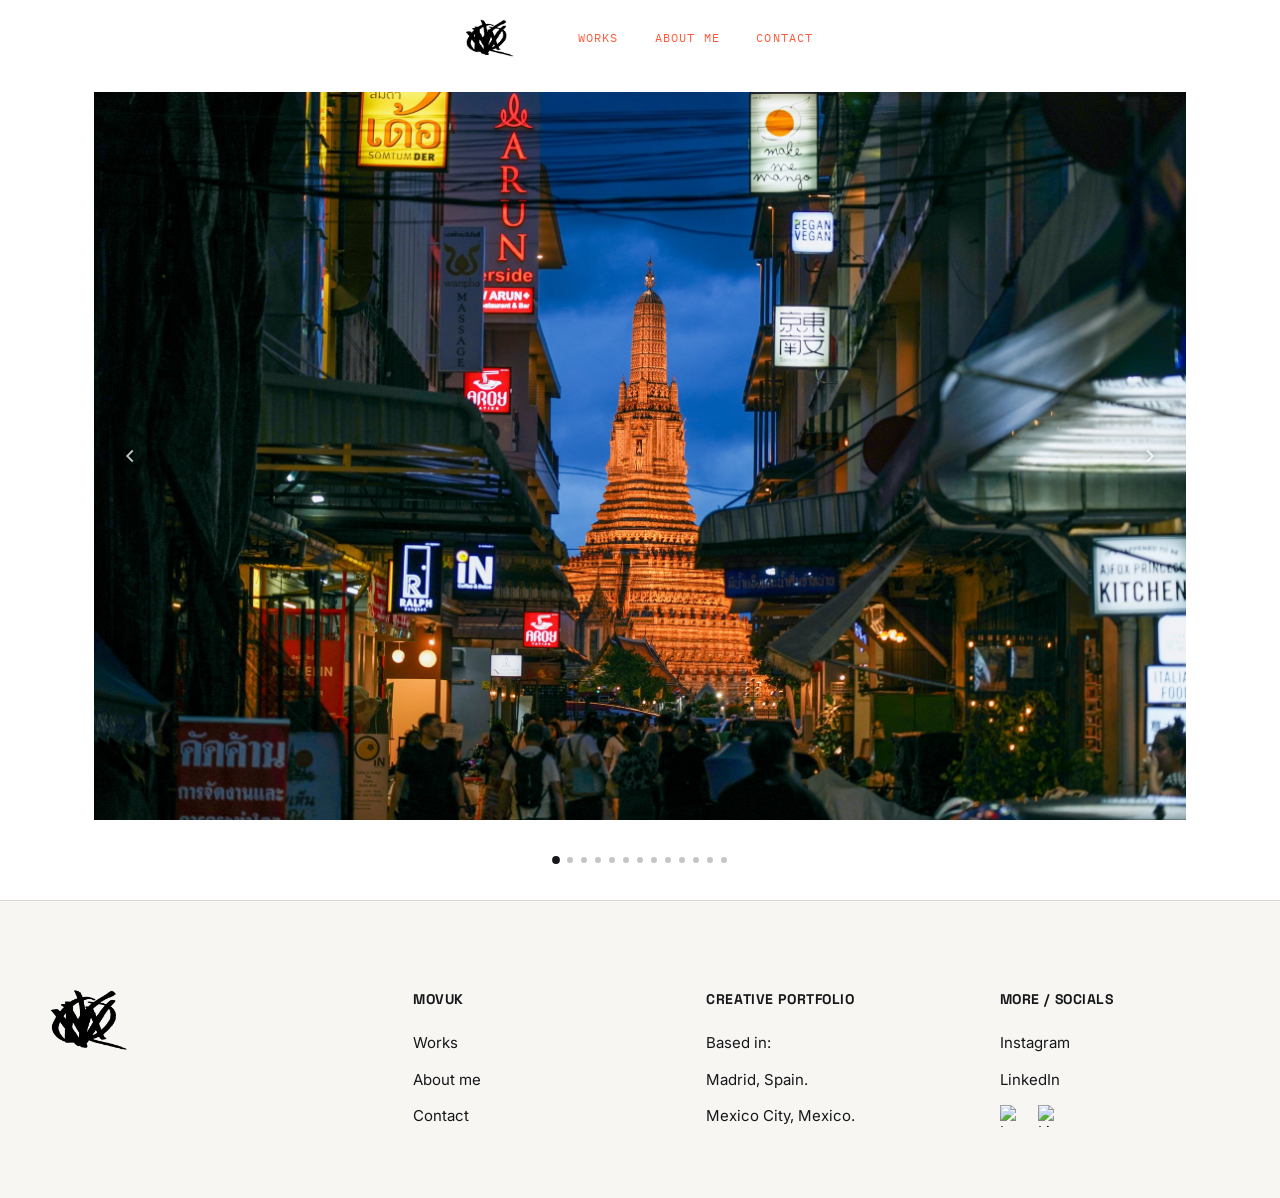
==== commit d8bf3f0c: "works: white frame around the hero video, matching Home Co-Authored-By: Claude Opus 5.5 <noreply@ant" ====
--- a/index.html
+++ b/index.html
@@ -8,7 +8,7 @@
 <link rel="preconnect" href="https://fonts.googleapis.com">
 <link rel="preconnect" href="https://fonts.gstatic.com" crossorigin>
 <link href="https://fonts.googleapis.com/css2?family=Space+Grotesk:wght@500;700&family=Inter:wght@400;500&family=IBM+Plex+Mono:wght@400;500&display=swap" rel="stylesheet">
-<link rel="stylesheet" href="style.css?v=8">
+<link rel="stylesheet" href="style.css?v=9">
 </head>
 <body>
 <div id="page-loader" class="page-loader" aria-hidden="true">
@@ -69,6 +69,6 @@
   </div>
 </footer>
 
-<script src="main.js?v=8"></script>
+<script src="main.js?v=9"></script>
 </body>
 </html>
--- a/style.css
+++ b/style.css
@@ -453,7 +453,8 @@
 
 /* Home: white frame around the photo; the nav sits in the top band, the dots in the bottom one */
 .site-nav--home { background: none; }
-.hero-slider {
+.hero-slider,
+.works-hero {
   --frame-top: calc(var(--nav-h) + 16px);
   --frame-side: clamp(40px, 7vw, 120px);
   --frame-bottom: 80px;
@@ -463,7 +464,8 @@
   background: #fff;
 }
 @supports (height: 100svh) {
-  .hero-slider { --hero-h: 100svh; }
+  .hero-slider,
+  .works-hero { --hero-h: 100svh; }
 }
 .hero-slider .slide { inset: var(--frame-top) var(--photo-side) var(--frame-bottom); }
 .hero-slider .slide img { object-fit: contain; }
@@ -479,6 +481,30 @@
   .hero-slider .slide { inset: 0 28px; }
   .hero-slider .slider-arrow { display: none; }
   .hero-slider .slider-dots { bottom: clamp(20px, 4vw, 36px); }
+}
+
+/* Works: same frame around the hero video, with the scroll arrow in the bottom band */
+.site-nav--framed { background: #fff; }
+.site-nav--framed .nav-toggle span { background: var(--ink); }
+.works-hero video {
+  inset: var(--frame-top) var(--photo-side) var(--frame-bottom);
+  width: calc(100% - 2 * var(--photo-side));
+  height: auto;
+  aspect-ratio: 3 / 2; /* same box as the Home photos */
+  margin: auto 0;
+}
+.works-hero::after { content: none; } /* no tint: it would gray the frame */
+.works-hero-scroll {
+  bottom: calc(var(--frame-bottom) / 2 - 18px);
+  color: var(--ink);
+}
+.works-hero-scroll svg { filter: none; }
+@media (max-width: 720px) {
+  .works-hero video {
+    inset: 0 28px;
+    width: calc(100% - 56px);
+    aspect-ratio: 16 / 9;
+  }
 }
 
 /* ============================================================
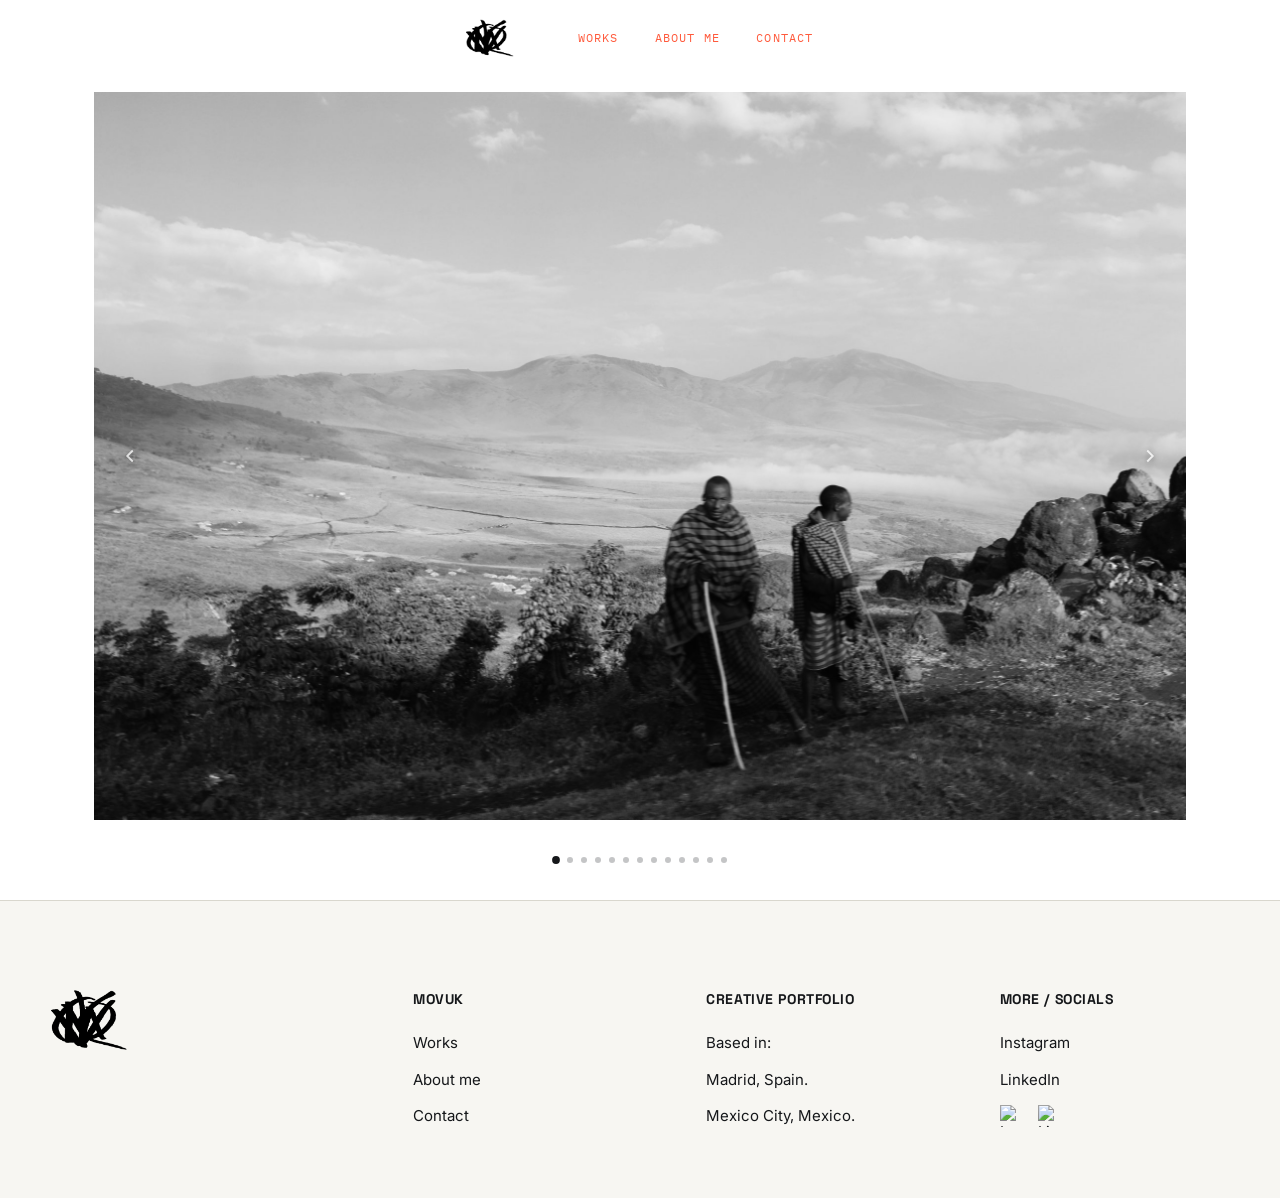
==== commit 02400e57: "works: show the hero video uncropped inside the white frame Co-Authored-By: Claude Opus 5.5 <noreply" ====
--- a/index.html
+++ b/index.html
@@ -8,7 +8,7 @@
 <link rel="preconnect" href="https://fonts.googleapis.com">
 <link rel="preconnect" href="https://fonts.gstatic.com" crossorigin>
 <link href="https://fonts.googleapis.com/css2?family=Space+Grotesk:wght@500;700&family=Inter:wght@400;500&family=IBM+Plex+Mono:wght@400;500&display=swap" rel="stylesheet">
-<link rel="stylesheet" href="style.css?v=9">
+<link rel="stylesheet" href="style.css?v=10">
 </head>
 <body>
 <div id="page-loader" class="page-loader" aria-hidden="true">
@@ -69,6 +69,6 @@
   </div>
 </footer>
 
-<script src="main.js?v=9"></script>
+<script src="main.js?v=10"></script>
 </body>
 </html>
--- a/style.css
+++ b/style.css
@@ -483,14 +483,14 @@
   .hero-slider .slider-dots { bottom: clamp(20px, 4vw, 36px); }
 }
 
-/* Works: same frame around the hero video, with the scroll arrow in the bottom band */
+/* Works: same side margins as Home, with the whole 16:9 video uncropped; scroll arrow in the bottom band */
 .site-nav--framed { background: #fff; }
 .site-nav--framed .nav-toggle span { background: var(--ink); }
 .works-hero video {
   inset: var(--frame-top) var(--photo-side) var(--frame-bottom);
   width: calc(100% - 2 * var(--photo-side));
   height: auto;
-  aspect-ratio: 3 / 2; /* same box as the Home photos */
+  aspect-ratio: 16 / 9;
   margin: auto 0;
 }
 .works-hero::after { content: none; } /* no tint: it would gray the frame */
@@ -503,7 +503,6 @@
   .works-hero video {
     inset: 0 28px;
     width: calc(100% - 56px);
-    aspect-ratio: 16 / 9;
   }
 }
 
